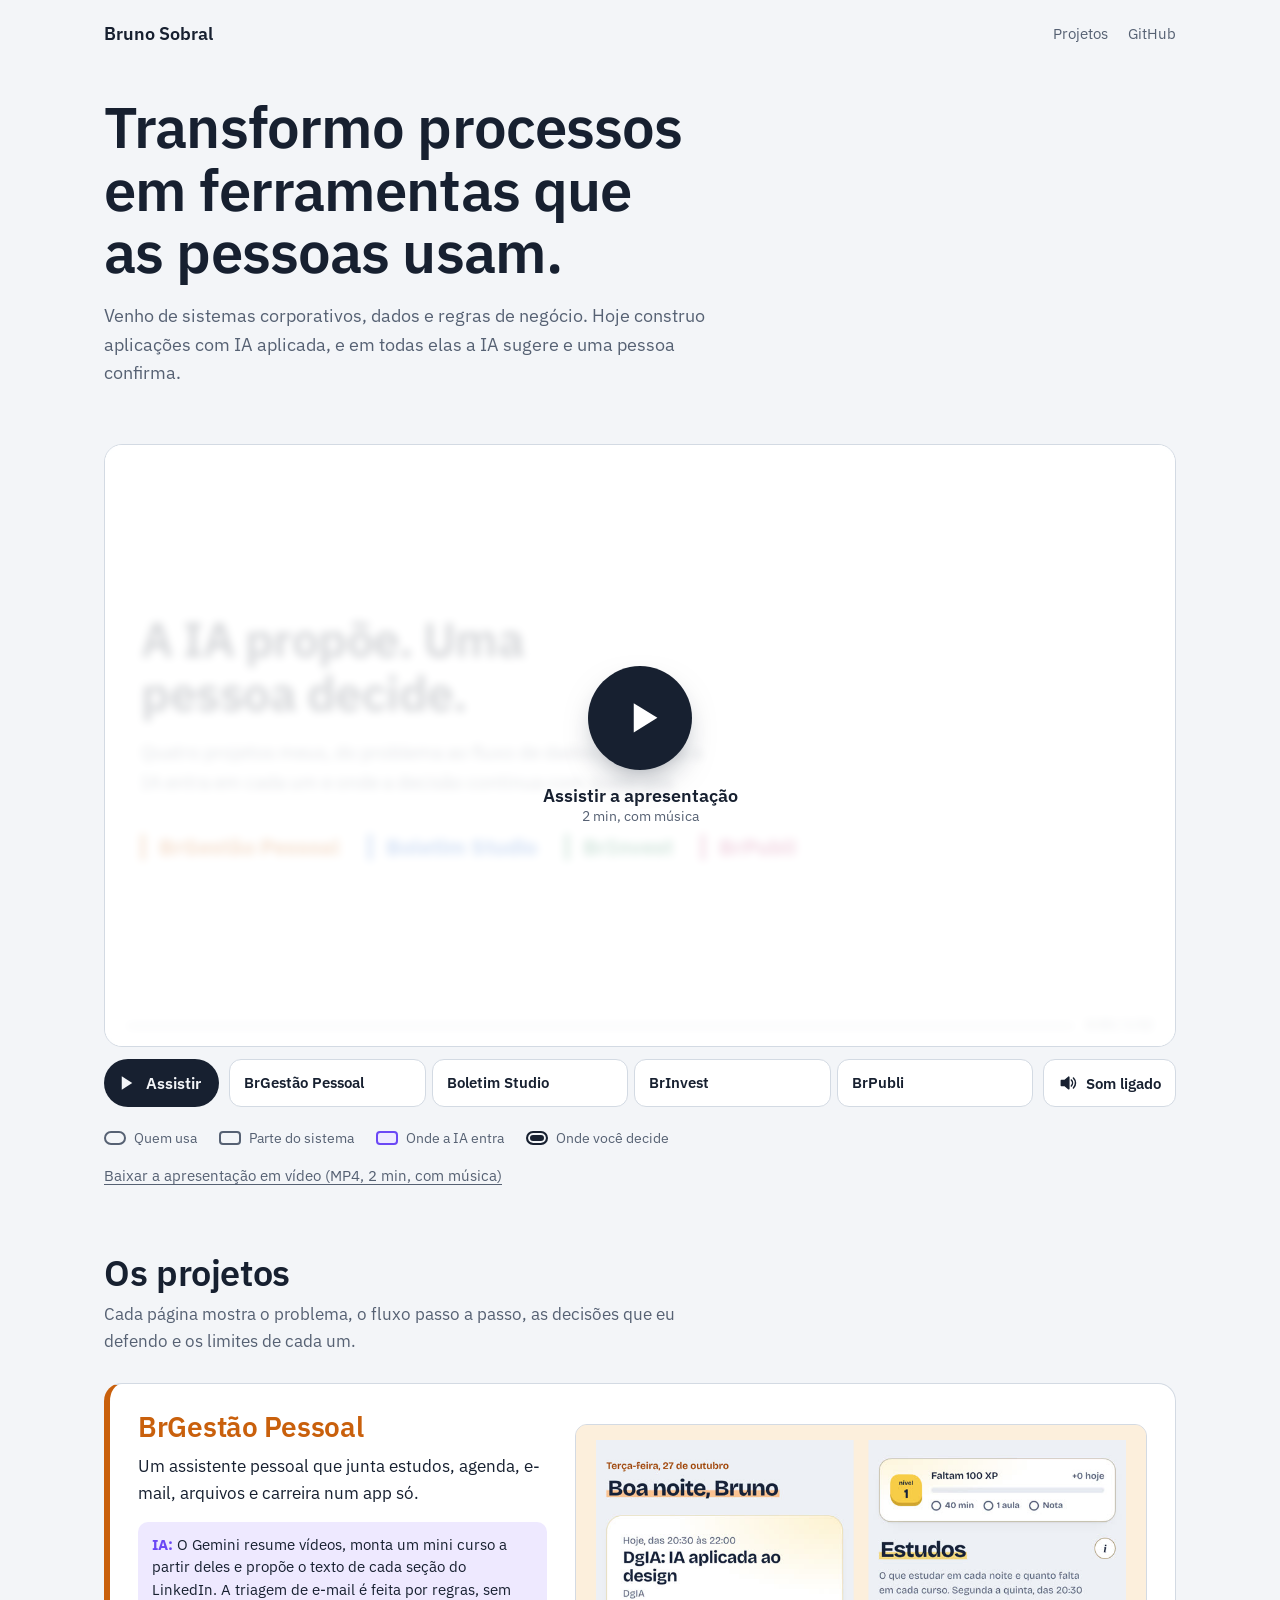
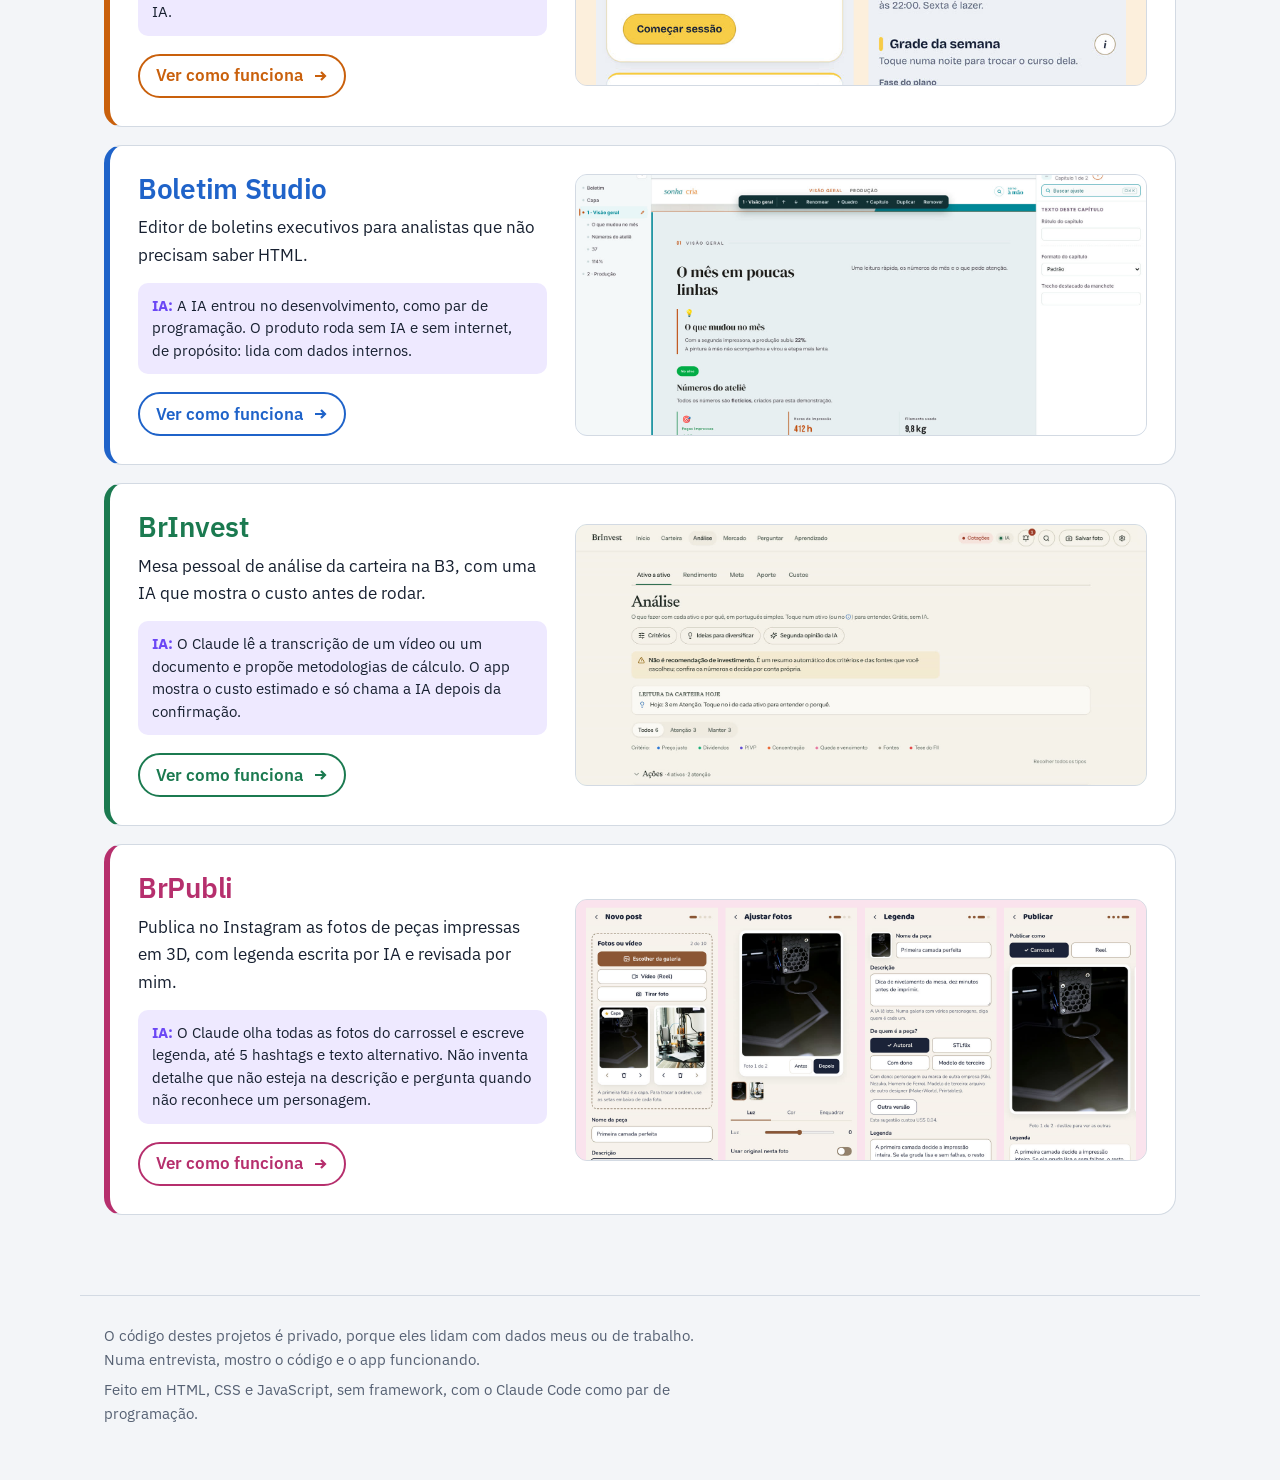
==== projetos/index.html @ eb7b62de "Vitrine dos projetos com apresentação animada e diagramas Co-Authored-By: Claude Opus 5.5 <noreply@a" ====
<!doctype html>
<html lang="pt-BR">
<head>
<meta charset="utf-8">
<meta name="viewport" content="width=device-width, initial-scale=1">
<title>Bruno Sobral: projetos com IA aplicada</title>
<meta name="description" content="Quatro projetos pessoais, do problema ao fluxo de dados, mostrando onde a IA entra e onde a decisão continua com uma pessoa.">
<meta property="og:type" content="website">
<meta property="og:title" content="Bruno Sobral: projetos com IA aplicada">
<meta property="og:description" content="Quatro projetos pessoais, do problema ao fluxo de dados, mostrando onde a IA entra e onde a decisão continua com uma pessoa.">
<meta property="og:url" content="https://brunosobral.github.io/projetos/">
<meta property="og:image" content="https://brunosobral.github.io/projetos/og/inicio.png">
<meta property="og:image:width" content="1200">
<meta property="og:image:height" content="630">
<meta name="twitter:card" content="summary_large_image">
<link rel="icon" href="../favicon.svg" type="image/svg+xml">
<link rel="preconnect" href="https://fonts.googleapis.com">
<link rel="preconnect" href="https://fonts.gstatic.com" crossorigin>
<link href="https://fonts.googleapis.com/css2?family=IBM+Plex+Sans:ital,wght@0,400;0,500;0,600;0,700;1,400&display=swap" rel="stylesheet">
<link rel="stylesheet" href="estilo.css">
</head>
<body>
<a class="pular" href="#conteudo">Pular para o conteúdo</a>
<header class="topo largura">
  <a class="nome" href="">Bruno Sobral</a>
  <nav aria-label="Principal"><a href="#projetos">Projetos</a><a href="https://github.com/BrunoSobral">GitHub</a></nav>
</header>
<main id="conteudo">
<section class="abertura largura">
  <h1>Transformo processos em ferramentas que as pessoas usam.</h1>
  <p>Venho de sistemas corporativos, dados e regras de negócio. Hoje construo aplicações com IA aplicada, e em todas elas a IA sugere e uma pessoa confirma.</p>
</section>
<section class="apresentacao largura" aria-label="Apresentação dos projetos">
  <div class="palco" data-palco data-trilha="video/trilha.mp3" data-abre="&lt;p class=&quot;grande&quot;&gt;A IA propõe. Uma pessoa decide.&lt;/p&gt;&lt;p class=&quot;miuda&quot;&gt;Quatro projetos meus, do problema ao fluxo de dados. Veja onde a IA entra em cada um e onde a decisão continua com quem usa.&lt;/p&gt;" data-fecha="&lt;p class=&quot;grande&quot;&gt;Ferramentas que as pessoas usam, com IA onde ela ajuda.&lt;/p&gt;&lt;p class=&quot;miuda&quot;&gt;Os diagramas e o que cada projeto resolve estão em brunosobral.github.io/projetos&lt;/p&gt;"></div>
  <div class="controles">
    <button class="botao-tocar" type="button" data-tocar><svg viewBox="0 0 24 24" aria-hidden="true"><path d="M5 3l14 9-14 9z"/></svg><span>Assistir</span></button>
    <div class="capitulos" data-capitulos></div>
    <button class="botao-som" type="button" data-som aria-pressed="true"><svg viewBox="0 0 24 24" aria-hidden="true"><path class="alto" d="M4 9h4l5-4v14l-5-4H4z"/><path class="ondas" d="M16 8.5a5 5 0 0 1 0 7M18.5 6a8.5 8.5 0 0 1 0 12"/><path class="x" d="M16 9l5 6M21 9l-5 6"/></svg><span>Som ligado</span></button>
  </div>
  <ul class="legenda" aria-label="Como ler os diagramas">
    <li><i class="amostra pessoa"></i>Quem usa</li>
    <li><i class="amostra"></i>Parte do sistema</li>
    <li><i class="amostra ia"></i>Onde a IA entra</li>
    <li><i class="amostra decide"></i>Onde você decide</li>
  </ul>
  <p class="baixar"><a href="video/projetos-bruno-sobral.mp4" download>Baixar a apresentação em vídeo (MP4, 2 min, com música)</a></p>
</section>
<section class="largura" id="projetos">
  <h2 class="secao-titulo">Os projetos</h2>
  <p class="secao-intro">Cada página mostra o problema, o fluxo passo a passo, as decisões que eu defendo e os limites de cada um.</p>
  <ul class="projetos">
  <li class="projeto p-brgestao">
    <div>
      <h3>BrGestão Pessoal</h3>
      <p class="resumo">Um assistente pessoal que junta estudos, agenda, e-mail, arquivos e carreira num app só.</p>
      <p class="onde-ia"><strong>IA:</strong> O Gemini resume vídeos, monta um mini curso a partir deles e propõe o texto de cada seção do LinkedIn. A triagem de e-mail é feita por regras, sem IA.</p>
      <a class="link-ver" href="brgestao/">Ver como funciona <svg viewBox="0 0 16 16" aria-hidden="true"><path d="M3 8h10M9 4l4 4-4 4"/></svg></a>
    </div>
    <a class="miniatura" href="brgestao/" tabindex="-1" aria-hidden="true"><img src="telas/brgestao-celular.jpg" alt="" loading="lazy"></a>
  </li>
  <li class="projeto p-boletim">
    <div>
      <h3>Boletim Studio</h3>
      <p class="resumo">Editor de boletins executivos para analistas que não precisam saber HTML.</p>
      <p class="onde-ia"><strong>IA:</strong> A IA entrou no desenvolvimento, como par de programação. O produto roda sem IA e sem internet, de propósito: lida com dados internos.</p>
      <a class="link-ver" href="boletim/">Ver como funciona <svg viewBox="0 0 16 16" aria-hidden="true"><path d="M3 8h10M9 4l4 4-4 4"/></svg></a>
    </div>
    <a class="miniatura" href="boletim/" tabindex="-1" aria-hidden="true"><img src="telas/boletim-editor.jpg" alt="" loading="lazy"></a>
  </li>
  <li class="projeto p-brinvest">
    <div>
      <h3>BrInvest</h3>
      <p class="resumo">Mesa pessoal de análise da carteira na B3, com uma IA que mostra o custo antes de rodar.</p>
      <p class="onde-ia"><strong>IA:</strong> O Claude lê a transcrição de um vídeo ou um documento e propõe metodologias de cálculo. O app mostra o custo estimado e só chama a IA depois da confirmação.</p>
      <a class="link-ver" href="brinvest/">Ver como funciona <svg viewBox="0 0 16 16" aria-hidden="true"><path d="M3 8h10M9 4l4 4-4 4"/></svg></a>
    </div>
    <a class="miniatura" href="brinvest/" tabindex="-1" aria-hidden="true"><img src="telas/brinvest-analise.jpg" alt="" loading="lazy"></a>
  </li>
  <li class="projeto p-brpubli">
    <div>
      <h3>BrPubli</h3>
      <p class="resumo">Publica no Instagram as fotos de peças impressas em 3D, com legenda escrita por IA e revisada por mim.</p>
      <p class="onde-ia"><strong>IA:</strong> O Claude olha todas as fotos do carrossel e escreve legenda, até 5 hashtags e texto alternativo. Não inventa detalhe que não esteja na descrição e pergunta quando não reconhece um personagem.</p>
      <a class="link-ver" href="brpubli/">Ver como funciona <svg viewBox="0 0 16 16" aria-hidden="true"><path d="M3 8h10M9 4l4 4-4 4"/></svg></a>
    </div>
    <a class="miniatura" href="brpubli/" tabindex="-1" aria-hidden="true"><img src="telas/brpubli-fluxo.jpg" alt="" loading="lazy"></a>
  </li>
  </ul>
</section>
</main>
<footer class="rodape largura">
  <p>O código destes projetos é privado, porque eles lidam com dados meus ou de trabalho. Numa entrevista, mostro o código e o app funcionando.</p>
  <p>Feito em HTML, CSS e JavaScript, sem framework, com o Claude Code como par de programação.</p>
</footer>
<script src="dados.js"></script>
<script src="diagrama.js"></script>
<script src="player.js"></script>
</body>
</html>
---- projetos/estilo.css ----
:root {
  --fundo: #f3f5f8;
  --superficie: #ffffff;
  --tinta: #172030;
  --suave: #566173;
  --linha: #d3dae3;
  --ia: #6b47f5;
  --ia-fundo: #eee9ff;
  --foco: #1b5fd9;
  --acento: #172030;
  --display: "IBM Plex Sans", "Segoe UI", system-ui, sans-serif;
  --texto: "IBM Plex Sans", "Segoe UI", system-ui, sans-serif;
  color-scheme: light;
}
.p-brgestao { --acento: #c9600c; --acento-fundo: #fdeedd; }
.p-boletim { --acento: #1f63c9; --acento-fundo: #e2edfc; }
.p-brinvest { --acento: #1b7a50; --acento-fundo: #dff3e8; }
.p-brpubli { --acento: #b62f6d; --acento-fundo: #fbe3ee; }

@media (prefers-color-scheme: dark) {
  :root:not([data-theme="light"]) {
    --fundo: #121826; --superficie: #1b2333; --tinta: #e8ecf2; --suave: #9aa6b8; --linha: #2e3a4f;
    --ia: #a58fff; --ia-fundo: #2a2350; --foco: #7fb0ff; --acento: #e8ecf2; color-scheme: dark;
  }
  :root:not([data-theme="light"]) .p-brgestao { --acento: #f39a4c; --acento-fundo: #3a2614; }
  :root:not([data-theme="light"]) .p-boletim { --acento: #6fa6ff; --acento-fundo: #182a47; }
  :root:not([data-theme="light"]) .p-brinvest { --acento: #4fcb8d; --acento-fundo: #12332a; }
  :root:not([data-theme="light"]) .p-brpubli { --acento: #f07aae; --acento-fundo: #3d1a2b; }
}
:root[data-theme="dark"] {
  --fundo: #121826; --superficie: #1b2333; --tinta: #e8ecf2; --suave: #9aa6b8; --linha: #2e3a4f;
  --ia: #a58fff; --ia-fundo: #2a2350; --foco: #7fb0ff; --acento: #e8ecf2; color-scheme: dark;
}
:root[data-theme="dark"] .p-brgestao { --acento: #f39a4c; --acento-fundo: #3a2614; }
:root[data-theme="dark"] .p-boletim { --acento: #6fa6ff; --acento-fundo: #182a47; }
:root[data-theme="dark"] .p-brinvest { --acento: #4fcb8d; --acento-fundo: #12332a; }
:root[data-theme="dark"] .p-brpubli { --acento: #f07aae; --acento-fundo: #3d1a2b; }

* { box-sizing: border-box; }
html { -webkit-text-size-adjust: 100%; }
body {
  margin: 0; background: var(--fundo); color: var(--tinta);
  font: 400 17px/1.6 var(--texto);
}
a { color: inherit; text-underline-offset: 3px; text-decoration-thickness: 1px; }
a:hover { text-decoration-thickness: 2px; }
:focus-visible { outline: 3px solid var(--foco); outline-offset: 3px; border-radius: 4px; }
.pular { position: absolute; left: -999px; top: 8px; background: var(--superficie); padding: 8px 12px; }
.pular:focus { left: 16px; z-index: 10; }

.largura { max-width: 1120px; margin: 0 auto; padding: 0 24px; }
@media (max-width: 600px) { .largura { padding: 0 16px; } }

/* Topo */
.topo { display: flex; align-items: center; justify-content: space-between; gap: 16px; padding-top: 22px; padding-bottom: 22px; }
.topo .nome { font: 600 18px/1 var(--display); text-decoration: none; }
.topo nav { display: flex; gap: 20px; font-size: 15px; color: var(--suave); }
.topo nav a { text-decoration: none; }
.topo nav a:hover { color: var(--tinta); text-decoration: underline; }

/* Abertura */
.abertura { padding-top: 28px; padding-bottom: 28px; }
.abertura h1 {
  font: 600 clamp(32px, 5vw, 58px)/1.08 var(--display); letter-spacing: -0.015em;
  margin: 0; max-width: 17ch;
}
.abertura p { max-width: 58ch; color: var(--suave); margin: 18px 0 0; font-size: 18px; }

/* Legenda dos símbolos */
.legenda { display: flex; flex-wrap: wrap; gap: 8px 22px; margin: 20px 0 0; padding: 0; list-style: none; font-size: 14px; color: var(--suave); }
.legenda li { display: flex; align-items: center; gap: 8px; }
.legenda .amostra { width: 22px; height: 14px; border-radius: 4px; border: 2px solid var(--suave); }
.legenda .amostra.ia { border-color: var(--ia); background: var(--ia-fundo); }
.legenda .amostra.decide { border-color: var(--tinta); border-radius: 8px; box-shadow: inset 0 0 0 2px var(--fundo), inset 0 0 0 10px var(--tinta); }
.legenda .amostra.pessoa { border-radius: 8px; }

/* Apresentação */
.apresentacao { margin-top: 28px; margin-bottom: 64px; }
.palco {
  position: relative; aspect-ratio: 16 / 9; background: var(--superficie); border: 1px solid var(--linha);
  border-radius: 18px; overflow: hidden;
}
@media (max-width: 700px) { .palco { aspect-ratio: auto; min-height: 640px; } }
.cena { position: absolute; inset: 0; display: flex; flex-direction: column; padding: clamp(18px, 3vw, 36px); padding-bottom: calc(clamp(18px, 3vw, 36px) + 18px); opacity: 0; transition: opacity 0.4s ease; pointer-events: none; }
.cena.visivel { opacity: 1; pointer-events: auto; }
.palco { cursor: pointer; }
/* Entradas: cada cena chega com movimento, para a troca ficar evidente. */
.cena-capa .ordem, .cena-capa .nome-projeto, .cena-capa .problema,
.cena-abre .grande, .cena-abre .miuda, .cena-fecha .grande, .cena-fecha .miuda,
.cena-fluxo .cab { opacity: 0; transform: translateY(18px); transition: opacity .55s ease, transform .55s cubic-bezier(.2,.7,.2,1); }
.cena.visivel .ordem, .cena.visivel .nome-projeto, .cena.visivel .problema,
.cena.visivel .grande, .cena.visivel .miuda, .cena-fluxo.visivel .cab { opacity: 1; transform: none; }
.cena.visivel .nome-projeto { transition-delay: .12s; }
.cena.visivel .problema, .cena.visivel .miuda { transition-delay: .3s; }
.cena-capa::before { content: ""; position: absolute; left: 0; top: 0; bottom: 0; width: 8px; background: var(--acento); transform: scaleY(0); transform-origin: top; transition: transform .7s cubic-bezier(.2,.7,.2,1); }
.cena-capa.visivel::before { transform: scaleY(1); }
.cena-tela img { transform: scale(0.97); transition: transform 4s ease-out; }
.cena-tela.visivel img { transform: scale(1.02); }
/* Botão de play no palco e barra de tempo */
.play-palco {
  position: absolute; inset: 0; z-index: 3; display: flex; flex-direction: column; align-items: center; justify-content: center; gap: 14px;
  border: 0; background: color-mix(in srgb, var(--superficie) 82%, transparent); -webkit-backdrop-filter: blur(4px); backdrop-filter: blur(4px); color: var(--tinta); cursor: pointer;
  font: 600 18px/1.3 var(--texto); opacity: 0; pointer-events: none; transition: opacity .25s ease;
}
.palco.parado .play-palco { opacity: 1; pointer-events: auto; }
.play-palco .circulo {
  display: grid; place-items: center; width: clamp(72px, 10vw, 104px); aspect-ratio: 1; border-radius: 50%;
  background: var(--tinta); color: var(--superficie); box-shadow: 0 14px 34px -14px rgba(10, 20, 40, .55); transition: transform .2s ease;
}
.play-palco .circulo svg { width: 42%; height: 42%; fill: currentColor; margin-left: 6%; }
.play-palco:hover .circulo { transform: scale(1.06); }
.play-palco:active .circulo { transform: scale(0.96); }
.play-palco .rotulo-play { display: flex; flex-direction: column; align-items: center; text-align: center; }
.play-palco small { font-weight: 400; font-size: 14px; color: var(--suave); }
.tempo { position: absolute; left: 0; right: 0; bottom: 0; z-index: 2; display: flex; align-items: center; gap: 12px; padding: 0 clamp(14px, 2vw, 22px) 10px; pointer-events: none; }
.tempo .trilho { position: relative; flex: 1; height: 4px; border-radius: 4px; background: color-mix(in srgb, var(--suave) 30%, transparent); overflow: hidden; }
.tempo .cheio { position: absolute; inset: 0 auto 0 0; width: 0; background: var(--tinta); }
.tempo .relogio { font-size: 13px; font-variant-numeric: tabular-nums; color: var(--suave); }
.palco.parado .tempo { opacity: .9; }
html.gravando .cena { padding-bottom: clamp(18px, 3vw, 36px); }
.cena-abre, .cena-fecha { justify-content: center; }
.cena-abre .grande, .cena-fecha .grande { font: 600 clamp(26px, 4vw, 48px)/1.12 var(--display); letter-spacing: -0.01em; max-width: 18ch; margin: 0; }
.cena-abre .miuda, .cena-fecha .miuda { color: var(--suave); max-width: 52ch; margin: 16px 0 0; font-size: clamp(15px, 1.6vw, 19px); }
.cena-capa { justify-content: flex-end; background: var(--acento-fundo); }
.cena-capa .ordem { position: absolute; top: clamp(18px, 3vw, 36px); left: clamp(18px, 3vw, 36px); margin: 0; font-weight: 600; font-size: 15px; color: var(--acento); }
.lista-abre { list-style: none; display: flex; flex-wrap: wrap; gap: 10px 28px; margin: 36px 0 0; padding: 0; }
.lista-abre li { font: 700 clamp(16px, 1.8vw, 22px)/1.2 var(--display); color: var(--acento); padding-left: 14px; border-left: 4px solid var(--acento); opacity: 0; transform: translateY(8px); transition: opacity .5s ease, transform .5s ease; }
.cena-abre.visivel .lista-abre li { opacity: 1; transform: none; }
.cena-abre.visivel .lista-abre li:nth-child(2) { transition-delay: .25s; }
.cena-abre.visivel .lista-abre li:nth-child(3) { transition-delay: .5s; }
.cena-abre.visivel .lista-abre li:nth-child(4) { transition-delay: .75s; }
@media (prefers-reduced-motion: reduce) { .lista-abre li { opacity: 1; transform: none; transition: none; } }
.cena-capa .nome-projeto { font: 600 clamp(38px, 7vw, 88px)/1.02 var(--display); letter-spacing: -0.02em; color: var(--acento); margin: 0; }
.cena-capa .problema { max-width: 46ch; font-size: clamp(16px, 1.9vw, 22px); margin: 18px 0 0; line-height: 1.45; }
.cena-fluxo .cab { display: flex; align-items: baseline; gap: 14px; }
.cena-fluxo .cab strong { font: 700 clamp(18px, 2vw, 24px)/1.1 var(--display); color: var(--acento); }
.cena-fluxo .cab span { color: var(--suave); font-size: 14px; }
.cena-fluxo .area { flex: 1; min-height: 0; display: flex; align-items: center; justify-content: center; padding: 8px 0; }
.cena-fluxo .area > div { width: 100%; height: 100%; display: flex; align-items: center; justify-content: center; }
.cena-fluxo .area svg { width: 100%; height: 100%; }
.cena-fluxo .fala { min-height: 3.2em; font-size: clamp(16px, 1.8vw, 21px); line-height: 1.45; max-width: 62ch; margin: 0; }
.cena-fluxo .fala b { color: var(--acento); font-family: var(--display); margin-right: 8px; }
.cena-tela { background: var(--acento-fundo); align-items: center; justify-content: center; gap: 14px; }
.cena-tela img { flex: 1 1 auto; min-height: 0; width: 100%; height: 100%; object-fit: contain; border: 0 !important; box-shadow: none !important; border-radius: 10px; border: 1px solid var(--linha); box-shadow: 0 18px 40px -24px rgba(20, 30, 50, 0.5); }
.cena-tela .fala { margin: 0; font-size: clamp(15px, 1.6vw, 19px); text-align: center; max-width: 60ch; }

.controles { display: flex; align-items: stretch; gap: 10px; margin-top: 12px; flex-wrap: wrap; }
.botao-tocar {
  display: inline-flex; align-items: center; gap: 10px; min-height: 48px; padding: 0 18px 0 14px;
  border: 0; border-radius: 999px; background: var(--tinta); color: var(--fundo);
  font: 600 16px/1 var(--texto); cursor: pointer;
}
.botao-tocar:hover { opacity: 0.88; }
.botao-tocar:active { transform: scale(0.97); }
.botao-tocar svg { width: 18px; height: 18px; fill: currentColor; }
.capitulos { display: flex; gap: 6px; flex: 1; min-width: 0; flex-wrap: wrap; }
.capitulo {
  position: relative; flex: 1 1 120px; min-height: 48px; padding: 0 14px; overflow: hidden;
  border: 1px solid var(--linha); border-radius: 12px; background: var(--superficie); color: var(--tinta);
  font: 600 15px/1.2 var(--texto); text-align: left; cursor: pointer;
}
.capitulo:hover { border-color: var(--suave); }
.capitulo:active { transform: scale(0.98); }
.capitulo .barra { position: absolute; left: 0; bottom: 0; height: 4px; width: 0; background: var(--acento); }
.capitulo[aria-current="true"] { border-color: var(--acento); color: var(--acento); }
.capitulo span { position: relative; }
.botao-som {
  display: inline-flex; align-items: center; gap: 8px; min-height: 48px; padding: 0 14px;
  border: 1px solid var(--linha); border-radius: 12px; background: var(--superficie); color: var(--tinta);
  font: 600 15px/1 var(--texto); cursor: pointer;
}
.botao-som:hover { border-color: var(--suave); }
.botao-som:active { transform: scale(0.97); }
.botao-som svg { width: 20px; height: 20px; fill: none; stroke: currentColor; stroke-width: 1.8; stroke-linecap: round; stroke-linejoin: round; }
.botao-som .alto { fill: currentColor; }
.botao-som .x { display: none; }
.botao-som.mudo { color: var(--suave); }
.botao-som.mudo .ondas { display: none; }
.botao-som.mudo .x { display: inline; }
@media (max-width: 600px) {
  .botao-tocar { flex: 1; justify-content: center; }
  .capitulos { display: grid; grid-template-columns: 1fr 1fr; order: 3; flex-basis: 100%; }
}
.miniatura { display: block; border-radius: 12px; overflow: hidden; border: 1px solid var(--linha); background: var(--acento-fundo); }
.miniatura img { display: block; width: 100%; height: 260px; object-fit: cover; object-position: top center; transition: transform .3s ease; }
.miniatura:hover img { transform: scale(1.02); }
@media (prefers-reduced-motion: reduce) { .miniatura img { transition: none; } }

/* Diagrama */
.diagrama { width: 100%; height: auto; display: block; overflow: visible; }
.diagrama .caixa { fill: var(--superficie); stroke: var(--linha); stroke-width: 1.5; transition: stroke 0.3s, fill 0.3s; }
.diagrama .rotulo { font: 500 14px var(--texto); fill: var(--suave); transition: fill 0.3s; }
.diagrama .faixa-dados { stroke: var(--linha); stroke-width: 1.5; }
.diagrama .no-ia .caixa { fill: var(--ia-fundo); stroke: var(--ia); stroke-width: 2; }
.diagrama .no-decide .caixa { stroke: var(--acento); stroke-width: 2.5; }
.diagrama .selo rect { fill: var(--ia); }
.diagrama .no-decide .selo rect { fill: var(--acento); }
.diagrama .selo text { font: 700 11.5px var(--texto); fill: var(--superficie); }
.diagrama .no.aceso .caixa { stroke: var(--acento); }
.diagrama .no.aceso .rotulo { fill: var(--tinta); }
.diagrama .no-ia.aceso .caixa { stroke: var(--ia); }
.diagrama .no.chegou .caixa { fill: var(--acento-fundo); }
.diagrama .no-ia.chegou .caixa { fill: var(--ia-fundo); stroke-width: 3; }
.diagrama .aresta { fill: none; stroke: var(--linha); stroke-width: 2; transition: stroke 0.3s; }
.diagrama .aresta.feita { stroke: var(--suave); }
.diagrama .aresta.ativa { stroke: var(--acento); stroke-width: 3; stroke-dasharray: 7 6; animation: correr 0.8s linear infinite; }
.diagrama .marca circle { fill: var(--superficie); stroke: var(--linha); stroke-width: 1.5; }
.diagrama .marca text { font: 700 12px var(--texto); fill: var(--suave); }
.diagrama .marca.feita circle { stroke: var(--suave); }
.diagrama .marca.ativa circle { fill: var(--acento); stroke: var(--acento); }
.diagrama .marca.ativa text { fill: var(--superficie); }
.diagrama .ponto { fill: var(--acento); opacity: 0; }
@keyframes correr { to { stroke-dashoffset: -13; } }
@media (prefers-reduced-motion: reduce) {
  .diagrama .aresta.ativa { animation: none; stroke-dasharray: none; }
  .cena, .cena * { transition: none !important; }
}

/* Lista de projetos */
.secao-titulo { font: 600 clamp(26px, 3.4vw, 36px)/1.15 var(--display); letter-spacing: -0.01em; margin: 0 0 8px; }
.secao-intro { color: var(--suave); margin: 0 0 28px; max-width: 60ch; }
.projetos { list-style: none; margin: 0 0 80px; padding: 0; display: grid; gap: 18px; }
.projeto {
  display: grid; grid-template-columns: minmax(0, 5fr) minmax(0, 7fr); gap: 28px; align-items: center;
  padding: 28px; background: var(--superficie); border: 1px solid var(--linha); border-left: 6px solid var(--acento); border-radius: 18px;
}
@media (max-width: 860px) { .projeto { grid-template-columns: 1fr; padding: 22px 18px; } }
.projeto h3 { font: 600 28px/1.1 var(--display); margin: 0; color: var(--acento); letter-spacing: -0.01em; }
.projeto .resumo { margin: 10px 0 14px; }
.projeto .onde-ia { margin: 0 0 18px; padding: 12px 14px; border-radius: 10px; background: var(--ia-fundo); font-size: 15px; line-height: 1.5; }
.projeto .onde-ia strong { color: var(--ia); }
.link-ver {
  display: inline-flex; align-items: center; gap: 8px; min-height: 44px; padding: 0 16px; border-radius: 999px;
  border: 2px solid var(--acento); color: var(--acento); font-weight: 600; text-decoration: none;
}
.link-ver:hover { background: var(--acento-fundo); }
.link-ver:active { transform: scale(0.97); }
.link-ver svg { width: 16px; height: 16px; stroke: currentColor; fill: none; stroke-width: 2.2; }

/* Página do projeto */
.cabeca-projeto { padding: 24px 0 8px; }
.voltar { font-size: 15px; color: var(--suave); }
.cabeca-projeto h1 { font: 600 clamp(40px, 7vw, 80px)/1.02 var(--display); letter-spacing: -0.02em; color: var(--acento); margin: 18px 0 14px; }
.cabeca-projeto .resumo { font-size: clamp(18px, 2vw, 22px); max-width: 44ch; margin: 0; }
.fatos { display: grid; grid-template-columns: repeat(3, minmax(0, 1fr)); gap: 0; margin: 32px 0; border-top: 1px solid var(--linha); }
.fatos div { padding: 16px 20px 16px 0; }
.fatos dt { font-weight: 600; font-size: 14px; color: var(--suave); }
.fatos dd { margin: 4px 0 0; font-size: 16px; line-height: 1.5; }
.fatos .fato-ia dd { color: var(--tinta); }
.fatos .fato-ia dt { color: var(--ia); }
@media (max-width: 760px) { .fatos { grid-template-columns: 1fr; } .fatos div { padding-right: 0; border-bottom: 1px solid var(--linha); } }

.fluxo { display: grid; gap: 24px; margin: 8px 0 56px; }
.fluxo .passos { display: grid; grid-template-columns: repeat(2, minmax(0, 1fr)); gap: 4px 24px; }
@media (max-width: 760px) { .fluxo .passos { grid-template-columns: 1fr; } }
.fluxo .quadro { background: var(--superficie); border: 1px solid var(--linha); border-radius: 18px; padding: 18px; }
.passos { list-style: none; margin: 0; padding: 0; counter-reset: passo; }
.passos li { counter-increment: passo; }
.passos button {
  display: grid; grid-template-columns: 30px 1fr; gap: 12px; width: 100%; padding: 12px 10px; margin: 0;
  border: 0; border-radius: 10px; background: none; color: var(--suave); text-align: left; font: 400 16px/1.5 var(--texto); cursor: pointer;
}
.passos button::before {
  content: counter(passo); display: grid; place-items: center; width: 26px; height: 26px; border-radius: 50%;
  border: 1.5px solid var(--linha); font-weight: 700; font-size: 13px; color: var(--suave); margin-top: 1px;
}
.passos button:hover { background: var(--fundo); color: var(--tinta); }
.passos button[aria-current="true"] { color: var(--tinta); background: var(--acento-fundo); }
.passos button[aria-current="true"]::before { background: var(--acento); border-color: var(--acento); color: var(--superficie); }
.fluxo .acoes { margin-top: 12px; }
.botao-secundario {
  display: inline-flex; align-items: center; gap: 8px; min-height: 44px; padding: 0 16px; border-radius: 999px;
  border: 1.5px solid var(--linha); background: var(--superficie); color: var(--tinta); font: 600 15px/1 var(--texto); cursor: pointer;
}
.botao-secundario:hover { border-color: var(--suave); }
.botao-secundario:active { transform: scale(0.97); }
.botao-secundario svg { width: 14px; height: 14px; fill: currentColor; }

.texto-projeto { display: grid; grid-template-columns: minmax(0, 1fr) minmax(0, 1fr); gap: 40px; margin-bottom: 72px; }
@media (max-width: 860px) { .texto-projeto { grid-template-columns: 1fr; gap: 8px; } }
.texto-projeto h2 { font: 700 24px/1.15 var(--display); margin: 0 0 12px; }
.texto-projeto ul { margin: 0 0 28px; padding-left: 20px; }
.texto-projeto li { margin-bottom: 10px; }
.texto-projeto p { margin: 0 0 28px; }
.etiquetas { display: flex; flex-wrap: wrap; gap: 8px; list-style: none; padding: 0; margin: 0 0 28px; }
.etiquetas li { padding: 4px 12px; border: 1px solid var(--linha); border-radius: 999px; font-size: 14px; margin: 0; }
.tela-projeto { margin: 0 0 56px; }
.tela-projeto img { width: 100%; height: auto; border-radius: 14px; border: 1px solid var(--linha); display: block; }
.tela-projeto figcaption { color: var(--suave); font-size: 14px; margin-top: 10px; }

.rodape { border-top: 1px solid var(--linha); padding-top: 28px; padding-bottom: 48px; color: var(--suave); font-size: 15px; }
.rodape p { margin: 0 0 6px; max-width: 70ch; }
.proximo { display: flex; justify-content: space-between; gap: 16px; flex-wrap: wrap; margin: 0 0 48px; }

/* Modo de gravação do vídeo (?gravar): só o palco, em tela cheia. */
html.gravando .topo, html.gravando .abertura, html.gravando #projetos, html.gravando .rodape,
html.gravando .controles, html.gravando .legenda, html.gravando .pular, html.gravando .play-palco, html.gravando .tempo { display: none; }
html.gravando .apresentacao { margin: 0; padding: 0; max-width: none; }
html.gravando .palco { position: fixed; inset: 0; border: 0; border-radius: 0; aspect-ratio: auto; }

.baixar { margin: 14px 0 0; font-size: 15px; color: var(--suave); }
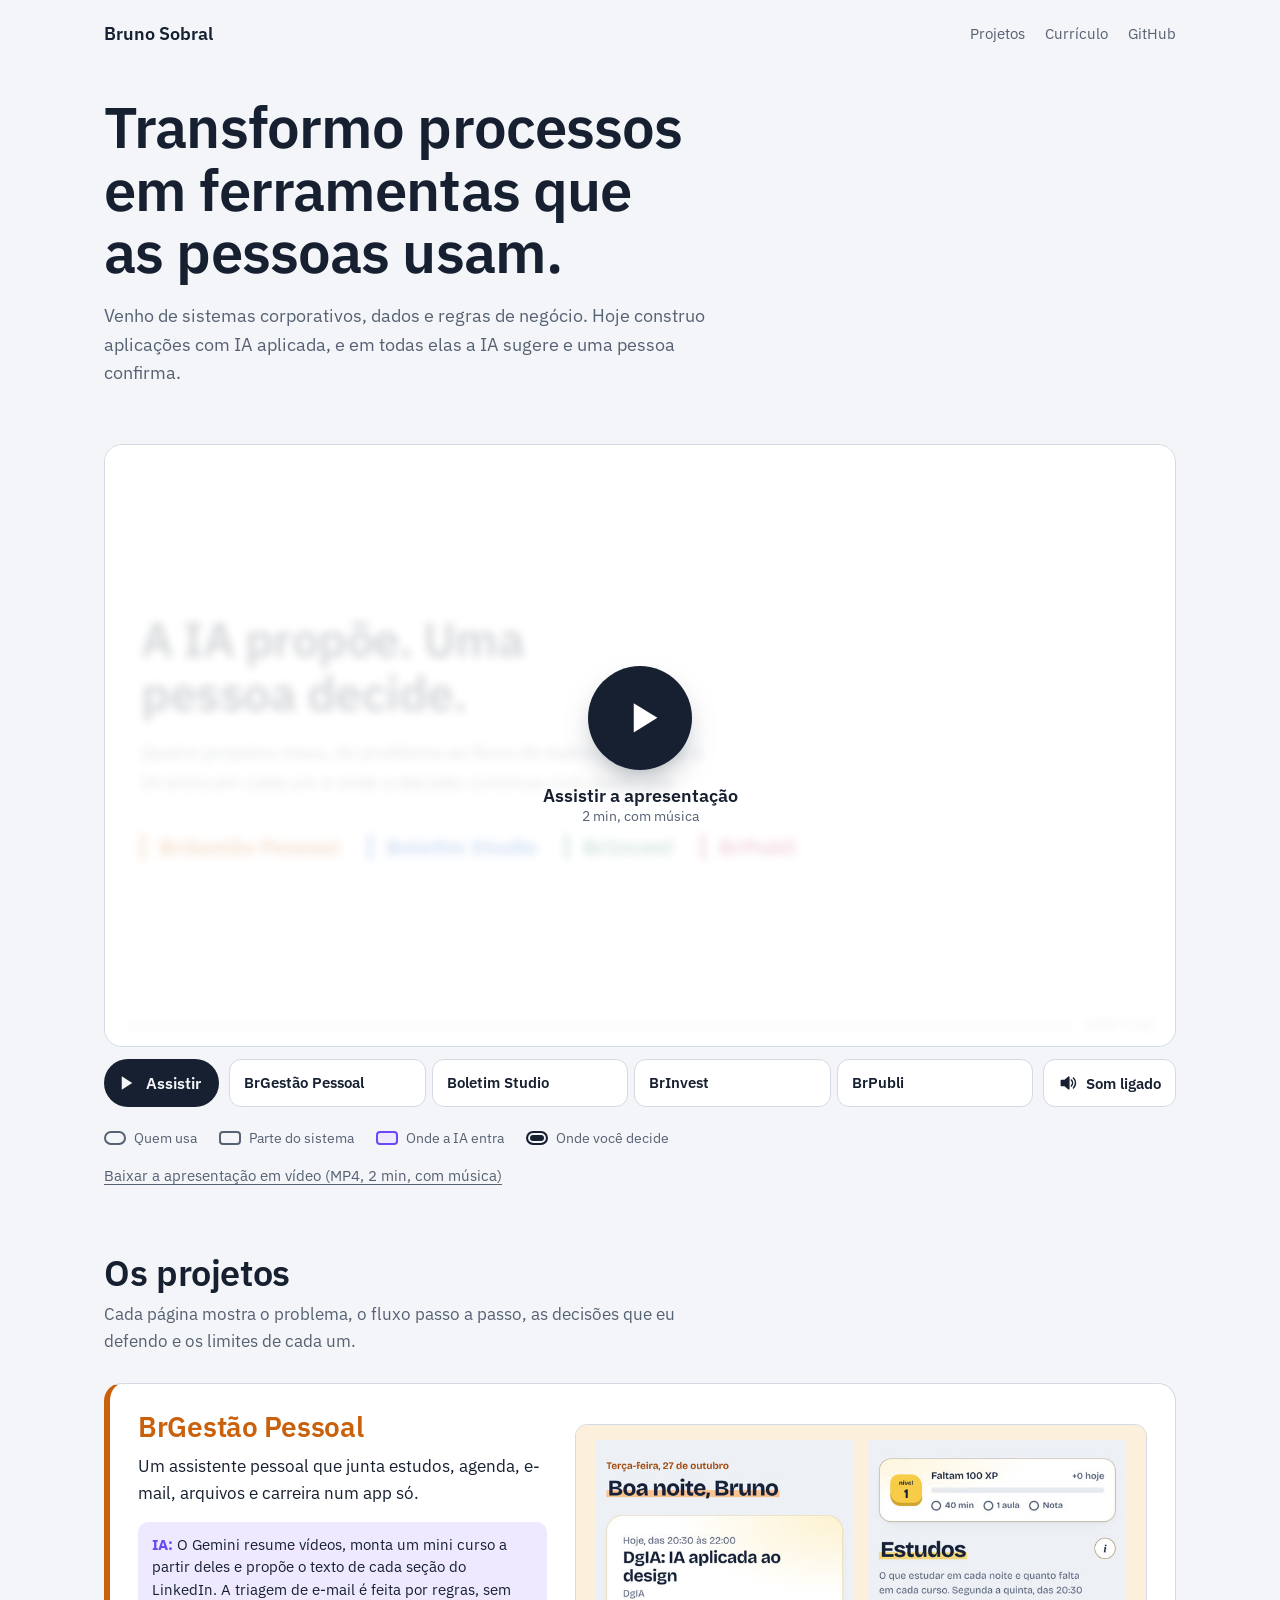
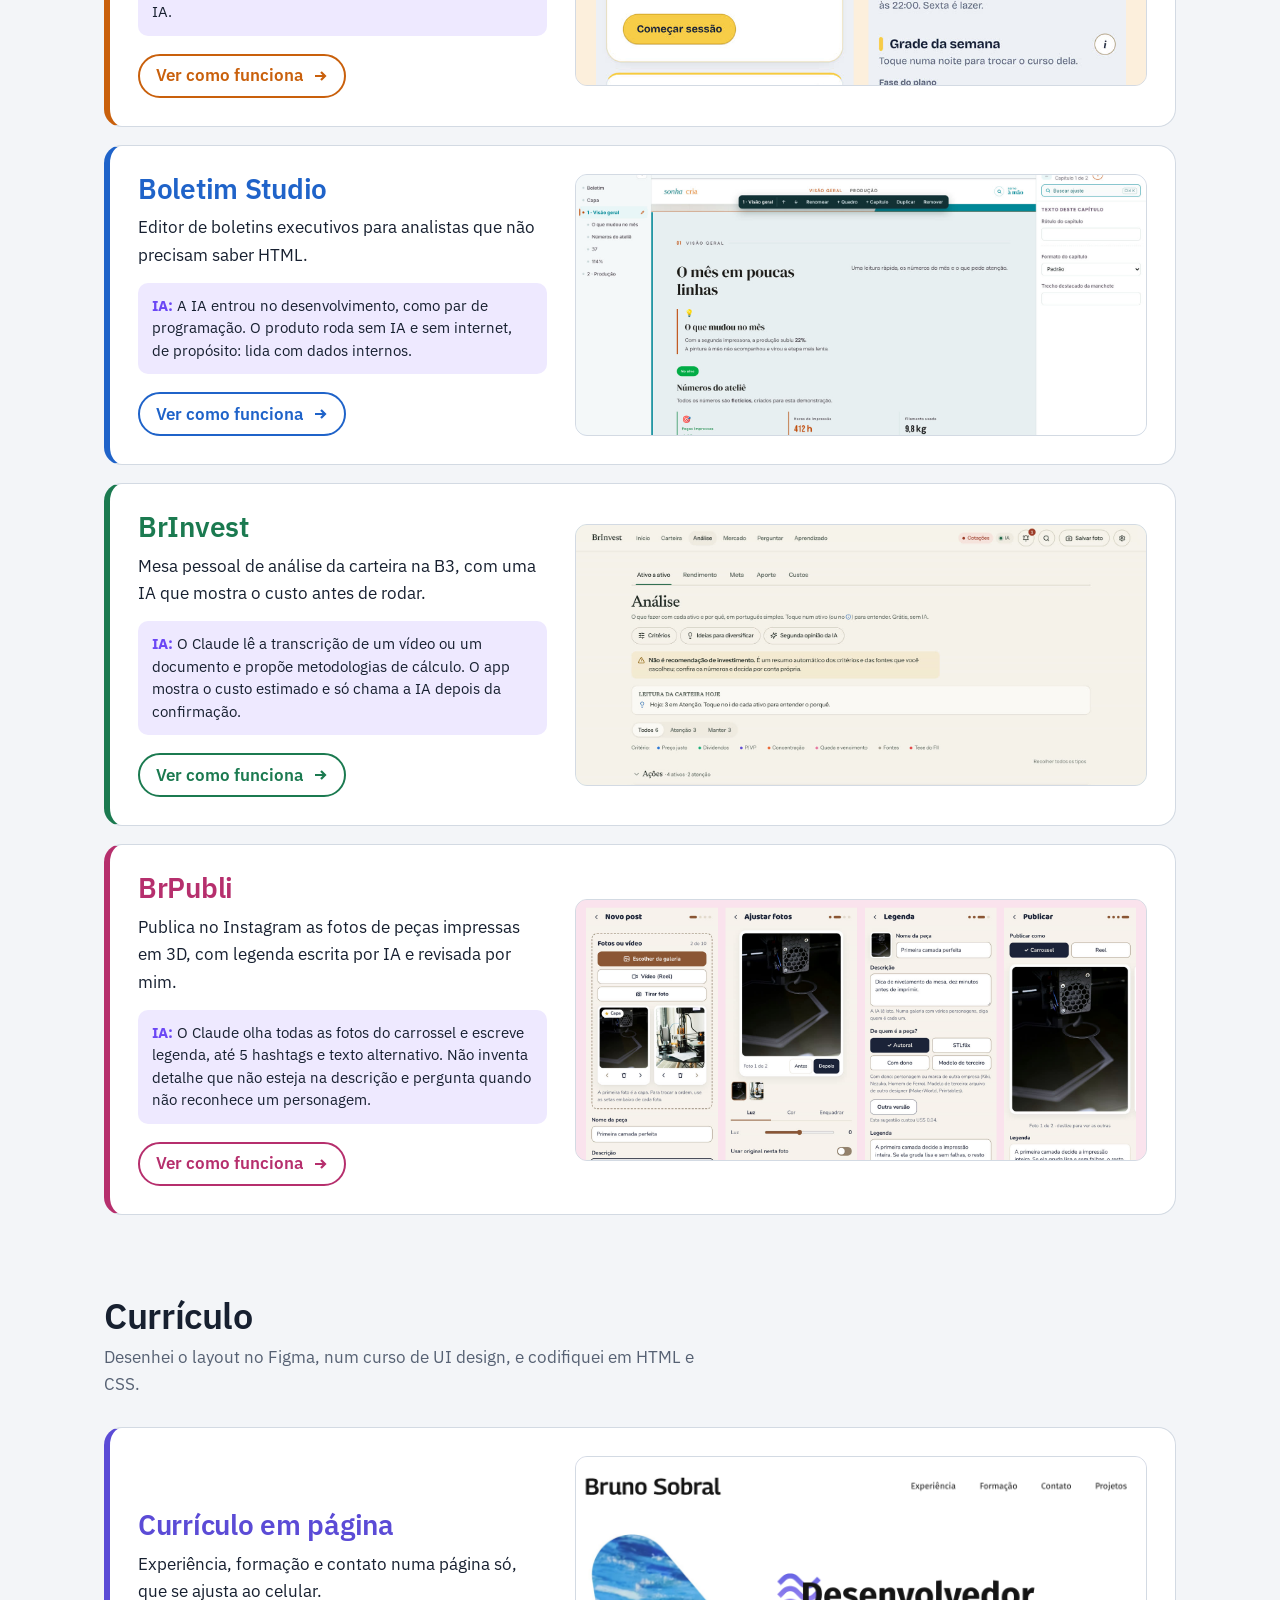
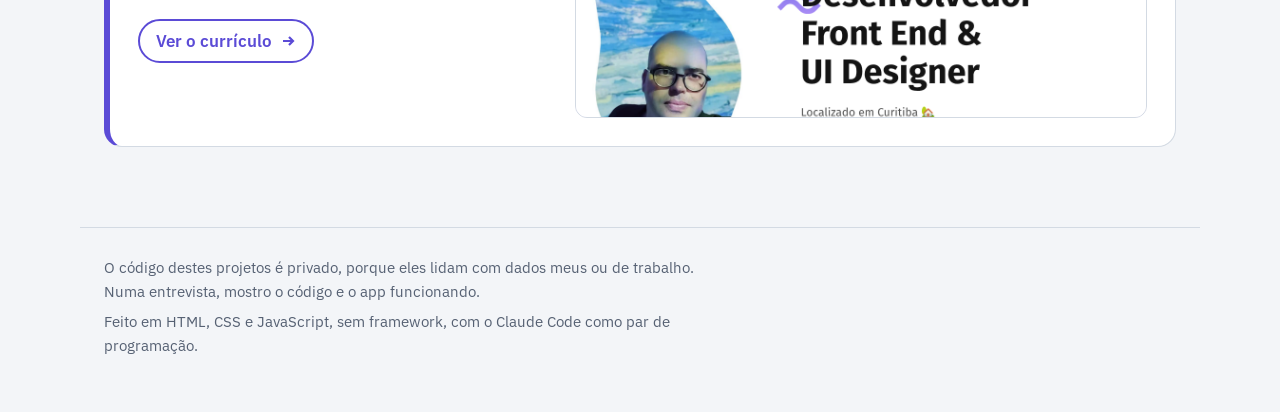
==== commit 1733871a: "Currículo: cargo atual, links e prévia para o LinkedIn; card do currículo na vitrine Co-Authored-By:" ====
--- a/projetos/index.html
+++ b/projetos/index.html
@@ -23,7 +23,7 @@
 <a class="pular" href="#conteudo">Pular para o conteúdo</a>
 <header class="topo largura">
   <a class="nome" href="">Bruno Sobral</a>
-  <nav aria-label="Principal"><a href="#projetos">Projetos</a><a href="https://github.com/BrunoSobral">GitHub</a></nav>
+  <nav aria-label="Principal"><a href="#projetos">Projetos</a><a href="/">Currículo</a><a href="https://github.com/BrunoSobral">GitHub</a></nav>
 </header>
 <main id="conteudo">
 <section class="abertura largura">
@@ -87,6 +87,20 @@
   </li>
   </ul>
 </section>
+<section class="largura" id="curriculo">
+  <h2 class="secao-titulo">Currículo</h2>
+  <p class="secao-intro">Desenhei o layout no Figma, num curso de UI design, e codifiquei em HTML e CSS.</p>
+  <ul class="projetos">
+  <li class="projeto p-curriculo">
+    <div>
+      <h3>Currículo em página</h3>
+      <p class="resumo">Experiência, formação e contato numa página só, que se ajusta ao celular.</p>
+      <a class="link-ver" href="/">Ver o currículo <svg viewBox="0 0 16 16" aria-hidden="true"><path d="M3 8h10M9 4l4 4-4 4"/></svg></a>
+    </div>
+    <a class="miniatura" href="/" tabindex="-1" aria-hidden="true"><img src="/og-curriculo.png" alt="" loading="lazy"></a>
+  </li>
+  </ul>
+</section>
 </main>
 <footer class="rodape largura">
   <p>O código destes projetos é privado, porque eles lidam com dados meus ou de trabalho. Numa entrevista, mostro o código e o app funcionando.</p>
--- a/projetos/estilo.css
+++ b/projetos/estilo.css
@@ -16,6 +16,7 @@
 .p-boletim { --acento: #1f63c9; --acento-fundo: #e2edfc; }
 .p-brinvest { --acento: #1b7a50; --acento-fundo: #dff3e8; }
 .p-brpubli { --acento: #b62f6d; --acento-fundo: #fbe3ee; }
+.p-curriculo { --acento: #5b4bd6; --acento-fundo: #ebe8fd; }
 
 @media (prefers-color-scheme: dark) {
   :root:not([data-theme="light"]) {
@@ -26,6 +27,7 @@
   :root:not([data-theme="light"]) .p-boletim { --acento: #6fa6ff; --acento-fundo: #182a47; }
   :root:not([data-theme="light"]) .p-brinvest { --acento: #4fcb8d; --acento-fundo: #12332a; }
   :root:not([data-theme="light"]) .p-brpubli { --acento: #f07aae; --acento-fundo: #3d1a2b; }
+  :root:not([data-theme="light"]) .p-curriculo { --acento: #a99cff; --acento-fundo: #25204a; }
 }
 :root[data-theme="dark"] {
   --fundo: #121826; --superficie: #1b2333; --tinta: #e8ecf2; --suave: #9aa6b8; --linha: #2e3a4f;
@@ -35,6 +37,7 @@
 :root[data-theme="dark"] .p-boletim { --acento: #6fa6ff; --acento-fundo: #182a47; }
 :root[data-theme="dark"] .p-brinvest { --acento: #4fcb8d; --acento-fundo: #12332a; }
 :root[data-theme="dark"] .p-brpubli { --acento: #f07aae; --acento-fundo: #3d1a2b; }
+:root[data-theme="dark"] .p-curriculo { --acento: #a99cff; --acento-fundo: #25204a; }
 
 * { box-sizing: border-box; }
 html { -webkit-text-size-adjust: 100%; }
@@ -299,3 +302,8 @@
 html.gravando .palco { position: fixed; inset: 0; border: 0; border-radius: 0; aspect-ratio: auto; }
 
 .baixar { margin: 14px 0 0; font-size: 15px; color: var(--suave); }
+
+/* Página do vídeo */
+.video-pagina { margin: 24px 0 56px; }
+.video-pagina video { display: block; width: 100%; max-width: 960px; aspect-ratio: 16 / 9; height: auto; border-radius: 12px; background: #000; }
+.p-curriculo .miniatura img { object-position: left top; }
